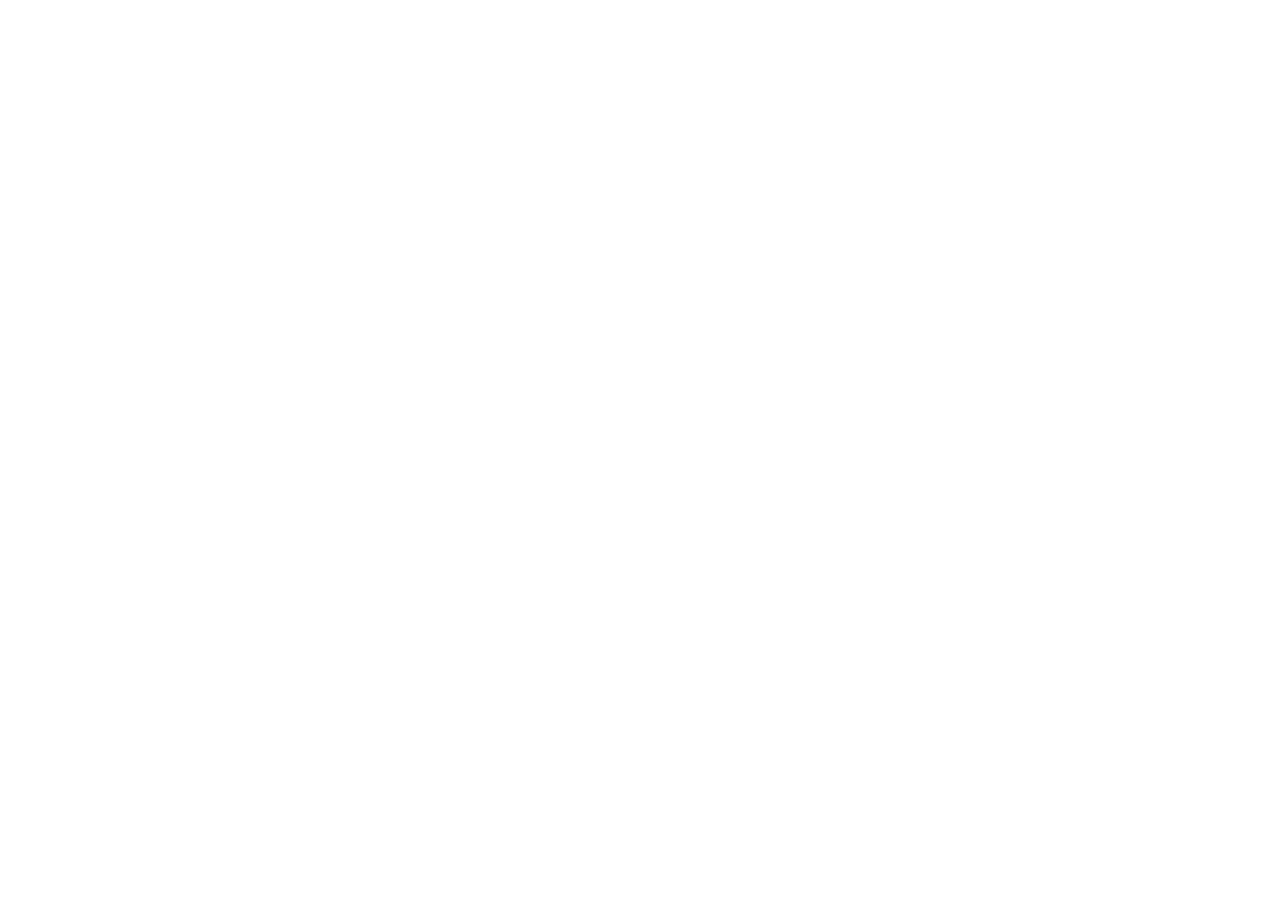
==== index.html @ 8341713f "criacao do esqueleto" ====
<!DOCTYPE html>
<html lang="en">

<head>
    <meta charset="UTF-8">
    <meta http-equiv="X-UA-Compatible" content="IE=edge">
    <meta name="viewport" content="width=device-width, initial-scale=1.0">
    <title>Document</title>
</head>

<body>
    <header>

    </header>
    <main>
        <section class="home">

        </section>

        <section class="sobre-nos">

        </section>
        <section class="comunidade">

        </section>


    </main>
    <footer>


    </footer>

</body>

</html>
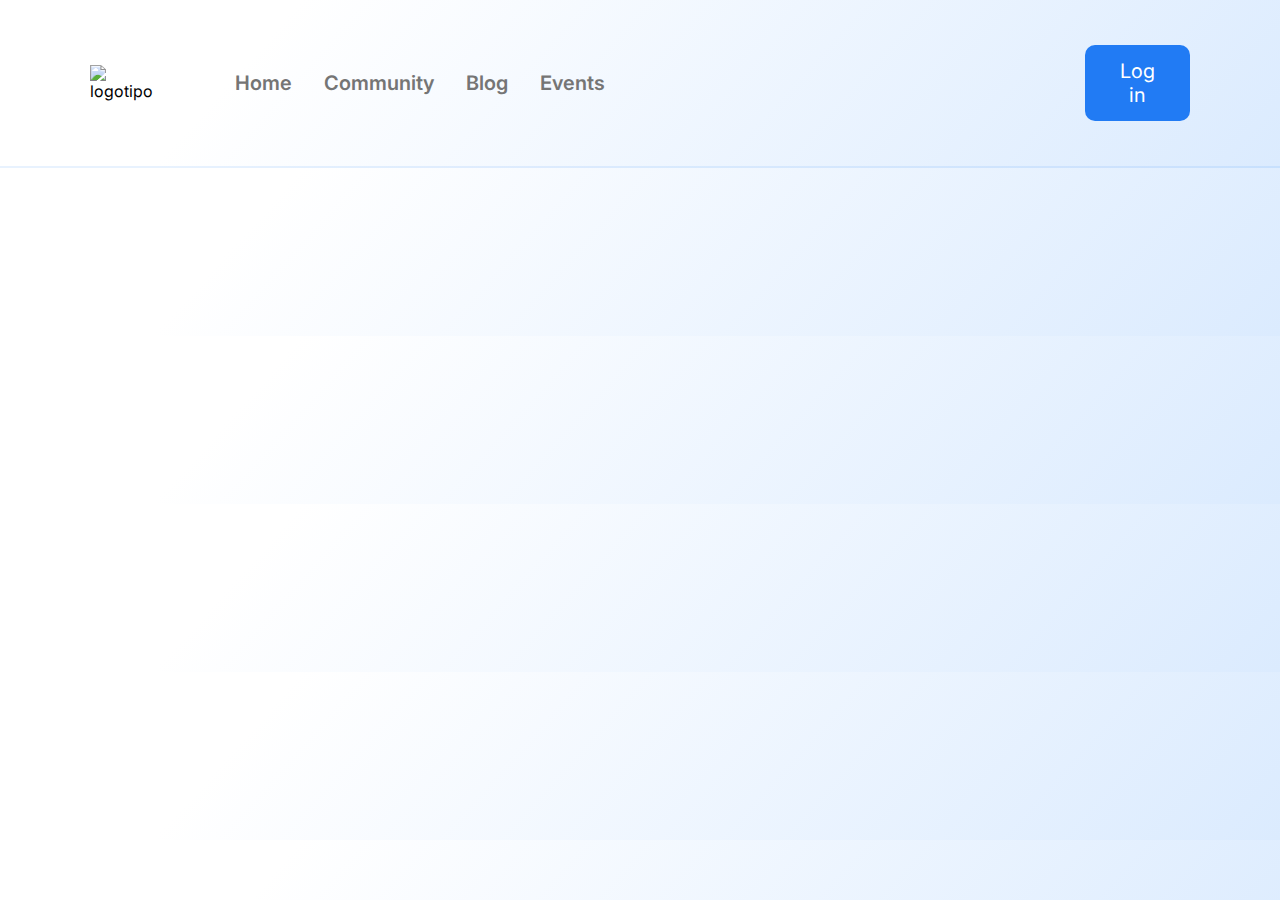
==== commit be1b45fe: "home-update" ====
--- a/index.html
+++ b/index.html
@@ -5,15 +5,30 @@
     <meta charset="UTF-8">
     <meta http-equiv="X-UA-Compatible" content="IE=edge">
     <meta name="viewport" content="width=device-width, initial-scale=1.0">
-    <title>Document</title>
+    <title>trabaho1</title>
+    <link rel="stylesheet" href="styles.css">
 </head>
 
 <body>
     <header>
-
+        <div class="imagen">
+            <img class="img" src="logo.png" alt="logotipo">
+        </div>
+        <div class="texto">
+            <h1 class="t" >Home</h1>
+            <h1 class="t">Community</h1>
+            <h1 class="t">Blog</h1>
+            <h1 class="t">Events</h1>
+        </div>
+        <div class="botao">
+            <button class="botaologin">Log in</button>  
+        </div>
     </header>
     <main>
         <section class="home">
+            <div>
+
+            </div>
 
         </section>
 
--- a/styles.css
+++ b/styles.css
@@ -0,0 +1,69 @@
+/*homepage--------------*/
+@import url('https://fonts.googleapis.com/css2?family=Inter:wght@100;200;300;400;500;600;700;800;900&display=swap');
+
+*{
+    margin: 0px;
+    padding: 0px;
+}
+
+body{
+    background: linear-gradient(311.76deg, #D4E7FE -15.24%, #FFFFFF 78.85%);
+}
+
+header{
+  margin: 5vh 10vh;
+  display: flex;
+  flex-direction: row;
+  align-items: center;
+  gap: 32px;
+  
+}
+
+header{
+  font-family: 'Inter',sans-serif;
+}
+
+header h1{
+  font-weight: 600;
+  font-size: 20px;
+}
+
+.texto{
+  display: flex;
+  flex-direction: row;
+  gap: 32px;
+  margin-right: 35vw;
+  color: #757575;
+  font-size: 10px;
+}
+
+.t:hover{
+  color: black;
+  font-weight: bold;
+}
+
+.botaologin{
+  border-radius: 10px;
+  font-family: 'Inter';
+  color: #ffffff;
+  font-size: 20px;
+  background: #217BF4;
+  padding: 14px 35px 14px 35px;
+  text-decoration: none;
+  border: none;
+  }
+  
+  .botaologin:hover {
+    background: #05639e;
+    text-decoration: none;
+  }
+
+  .imagen{
+    margin-right: 50px;
+  }
+
+  .home{
+    opacity: 0.1;
+    border: 1px solid #217BF4;
+  }
+/*********************************/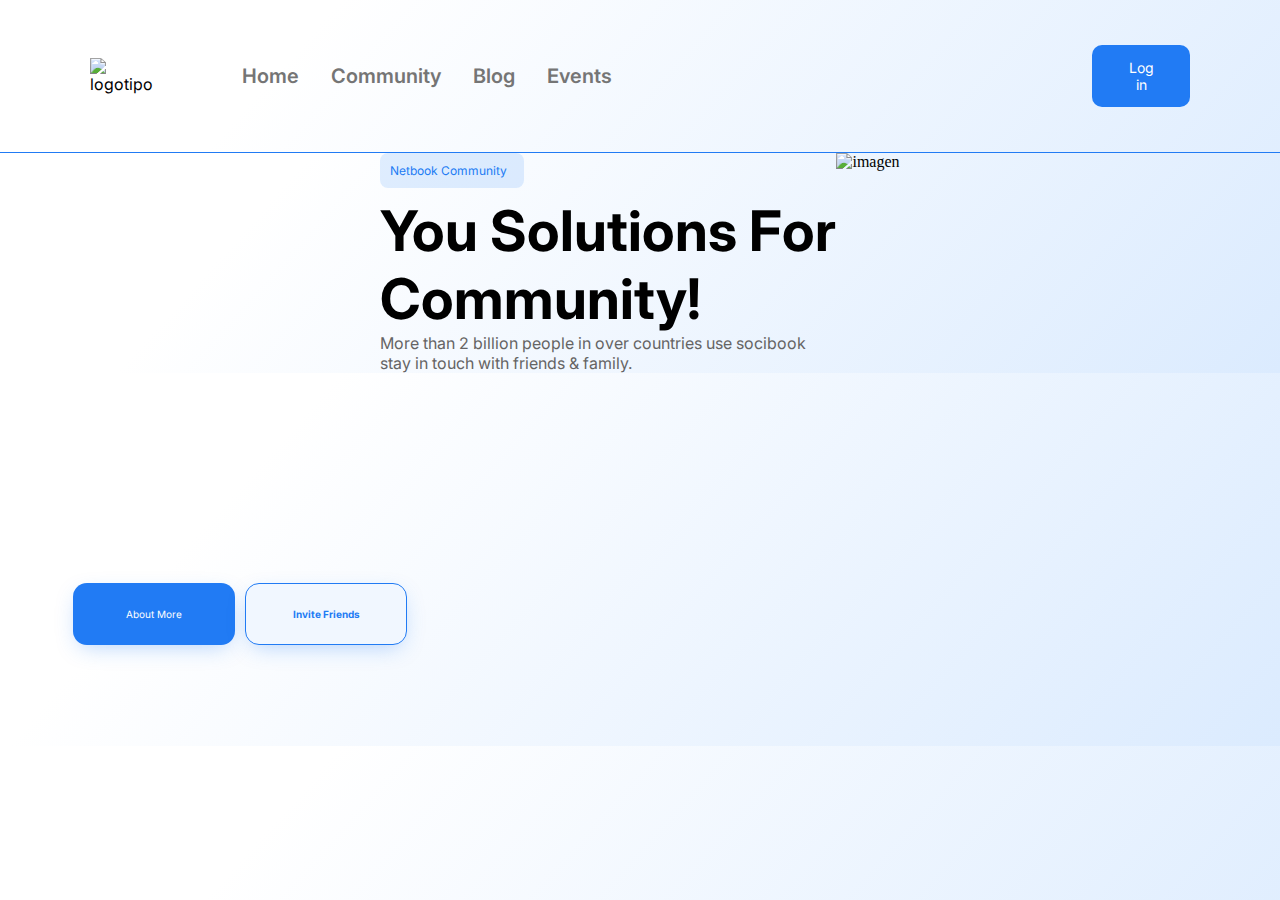
==== commit a98b7200: "terminei as telas Home/Header" ====
--- a/index.html
+++ b/index.html
@@ -14,21 +14,29 @@
         <div class="imagen">
             <img class="img" src="logo.png" alt="logotipo">
         </div>
-        <div class="texto">
+        <div class="header-texto">
             <h1 class="t" >Home</h1>
             <h1 class="t">Community</h1>
             <h1 class="t">Blog</h1>
             <h1 class="t">Events</h1>
         </div>
         <div class="botao">
-            <button class="botaologin">Log in</button>  
+            <button class="botao-login">Log in</button>  
         </div>
     </header>
-    <main>
-        <section class="home">
-            <div>
 
+    <main class="conteudo">
+        <section class="conteudo-home">
+            <div class="main-texto">
+                    <h1 class="ts">Netbook Community</h1>
+                    <h1 class="tp">You Solutions For <br> Community!</h1>
+                    <p class="p">More than 2 billion people in over countries use socibook <br> stay in touch with friends & family.</p>
             </div>
+            <div class="main-botao">
+                <button class="b1">About More</button>
+                <button class="b2">Invite Friends</button>
+            </div>
+                <img src="image.png" alt="imagen">
 
         </section>
 
@@ -38,9 +46,8 @@
         <section class="comunidade">
 
         </section>
+    </main>
 
-
-    </main>
     <footer>
 
 
--- a/styles.css
+++ b/styles.css
@@ -7,7 +7,7 @@
 }
 
 body{
-    background: linear-gradient(311.76deg, #D4E7FE -15.24%, #FFFFFF 78.85%);
+  background: linear-gradient(311.76deg, #D4E7FE -15.24%, #FFFFFF 78.85%);
 }
 
 header{
@@ -15,12 +15,10 @@
   display: flex;
   flex-direction: row;
   align-items: center;
+  font-family: 'Inter',sans-serif;
+  margin-bottom: 5vh;
   gap: 32px;
   
-}
-
-header{
-  font-family: 'Inter',sans-serif;
 }
 
 header h1{
@@ -28,7 +26,7 @@
   font-size: 20px;
 }
 
-.texto{
+.header-texto{
   display: flex;
   flex-direction: row;
   gap: 32px;
@@ -42,11 +40,11 @@
   font-weight: bold;
 }
 
-.botaologin{
+.botao-login{
   border-radius: 10px;
   font-family: 'Inter';
   color: #ffffff;
-  font-size: 20px;
+  font-size: 14px;
   background: #217BF4;
   padding: 14px 35px 14px 35px;
   text-decoration: none;
@@ -62,8 +60,87 @@
     margin-right: 50px;
   }
 
-  .home{
-    opacity: 0.1;
-    border: 1px solid #217BF4;
+  .conteudo{
+  border-top: 1px solid #217BF4;
+  
   }
-/*********************************/+
+  .conteudo-home{
+
+    background: linear-gradient(311.76deg, #D4E7FE -15.24%, #FFFFFF 78.85%);
+    display: flex;
+    justify-content: center;
+  }
+
+  
+
+  .main-texto{
+    display: flex;
+    justify-content: center;
+    flex-direction: column;
+    font-family: "Inter";
+  }
+
+  .tp{
+    font-size: 56px;
+    padding-top: 1vh;
+  }
+
+  .ts{
+    
+    background: #217cf422;
+    width: 124px;
+    padding: 10px;
+
+    color: #217BF4;
+    font-weight: 400;
+    border-radius: 8px;
+    font-size: 12px;
+  }
+
+  .p{
+    color: #656464;
+  }
+
+  .main-botao{
+    display: flex;
+    align-items: flex-end;
+    flex-direction: row;
+    justify-content: flex-start;
+    position: absolute;
+    gap: 10px;
+    padding-top: 430px;
+    padding-right: 800px;
+  }
+
+  .b1{
+    width: 162px;
+    height: 62px;
+    left: 135px;
+    top: 519px;
+    font-family: 'Inter';
+    color: #ffffff;
+    font-size: 10px;
+    background: #217BF4;
+    box-shadow: 0px 7px 22px -6px rgba(33, 123, 244, 0.34);
+    border-radius: 14px;
+    text-decoration: none;
+    border: none;
+  }
+
+  .b2{
+    width: 162px;
+    height: 62px;
+    left: 135px;
+    top: 519px;
+    font-family: 'Inter';
+    color: #217BF4;
+    font-size: 10px;
+    font-weight: bold;
+    background: #f1f7ff;
+    box-shadow: 0px 7px 22px -6px rgba(33, 123, 244, 0.34);
+    border-radius: 14px;
+    text-decoration: none;
+    border:1px solid #217BF4;
+  }
+  /*********************************/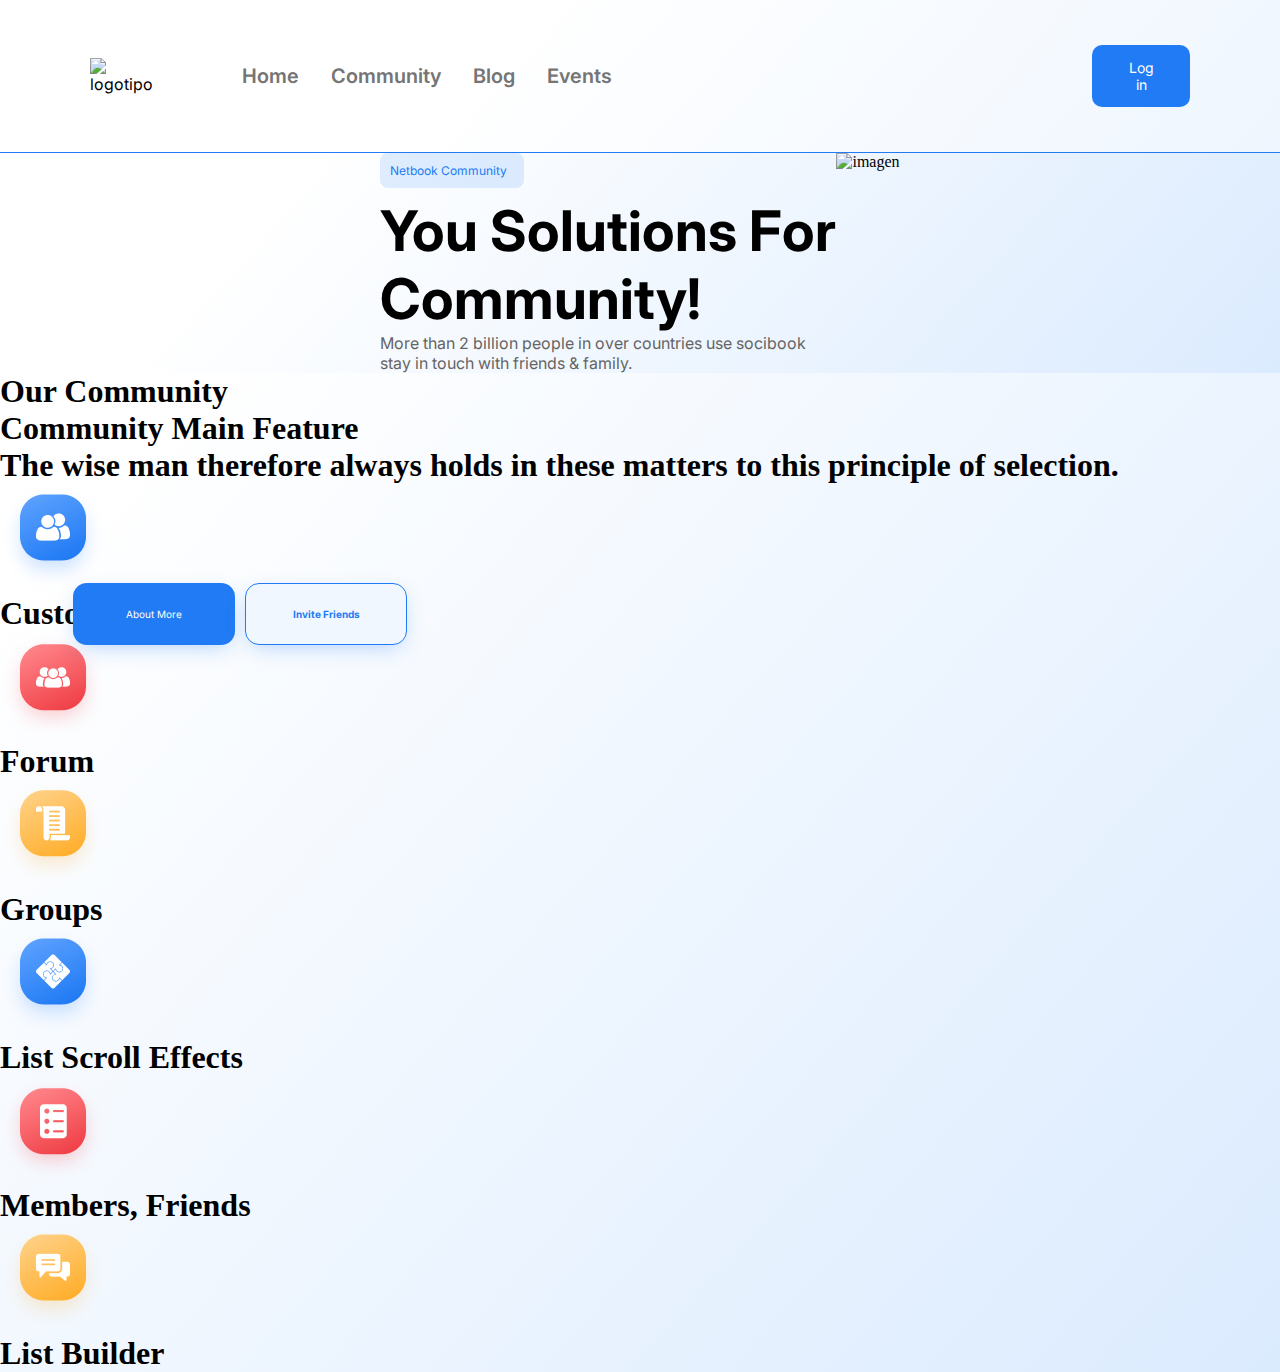
==== commit d3daa88c: "adicione a tela do arthur" ====
--- a/index.html
+++ b/index.html
@@ -1,58 +1,87 @@
 <!DOCTYPE html>
 <html lang="en">
 
-<head>
-    <meta charset="UTF-8">
-    <meta http-equiv="X-UA-Compatible" content="IE=edge">
-    <meta name="viewport" content="width=device-width, initial-scale=1.0">
-    <title>trabaho1</title>
-    <link rel="stylesheet" href="styles.css">
-</head>
+    <head>
+        <meta charset="UTF-8">
+        <meta http-equiv="X-UA-Compatible" content="IE=edge">
+        <meta name="viewport" content="width=device-width, initial-scale=1.0">
+        <title>trabaho1</title>
+        <link rel="stylesheet" href="styles.css">
+    </head>
 
-<body>
-    <header>
-        <div class="imagen">
-            <img class="img" src="logo.png" alt="logotipo">
-        </div>
-        <div class="header-texto">
-            <h1 class="t" >Home</h1>
-            <h1 class="t">Community</h1>
-            <h1 class="t">Blog</h1>
-            <h1 class="t">Events</h1>
-        </div>
-        <div class="botao">
-            <button class="botao-login">Log in</button>  
-        </div>
-    </header>
+    <body>
+        <header>
+            <div class="imagen">
+                <img class="img" src="logo.png" alt="logotipo">
+            </div>
+            <div class="header-texto">
+                <h1 class="t">Home</h1>
+                <h1 class="t">Community</h1>
+                <h1 class="t">Blog</h1>
+                <h1 class="t">Events</h1>
+            </div>
+            <div class="botao">
+                <button class="botao-login">Log in</button>
+            </div>
+        </header>
 
-    <main class="conteudo">
-        <section class="conteudo-home">
-            <div class="main-texto">
+        <main class="conteudo">
+            <section class="conteudo-home">
+                <div class="main-texto">
                     <h1 class="ts">Netbook Community</h1>
                     <h1 class="tp">You Solutions For <br> Community!</h1>
-                    <p class="p">More than 2 billion people in over countries use socibook <br> stay in touch with friends & family.</p>
-            </div>
-            <div class="main-botao">
-                <button class="b1">About More</button>
-                <button class="b2">Invite Friends</button>
-            </div>
+                    <p class="p">More than 2 billion people in over countries
+                        use socibook <br> stay in touch with friends & family.</p>
+                </div>
+                <div class="main-botao">
+                    <button class="b1">About More</button>
+                    <button class="b2">Invite Friends</button>
+                </div>
                 <img src="image.png" alt="imagen">
 
-        </section>
+            </section>
 
-        <section class="sobre-nos">
+            <section class="sobre-nos">
 
-        </section>
-        <section class="comunidade">
+            </section>
+            <section class="comunidade">
+                <div class="comunidade-texto">
+                    <h1>Our Community</h1>
+                    <h1>Community Main Feature</h1>
+                    <h1>The wise man therefore always holds in these matters to this principle of selection.</h1>
+                </div>
+                <div quadro1>
+                    <img src="icone1.png" alt="imagen">
+                    <h1>Custom Module</h1>
+                </div>
+                <div>
+                    <img src="icone2.png" alt="imagen">
+                    <h1>Forum</h1>
+                </div>
+                <div>
+                    <img src="icone3.png" alt="imagen">
+                    <h1>Groups</h1>
+                </div>
+                <div>
+                    <img src="icone4.png" alt="imagen">
+                    <h1>List Scroll Effects</h1>
+                </div>
+                <div>
+                    <img src="icone5.png" alt="imagen">
+                    <h1>Members, Friends</h1>
+                </div>
+                <div>
+                    <img src="icone6.png" alt="imagen">
+                    <h1>List Builder</h1>
+                </div>
+            </section>
+        </main>
 
-        </section>
-    </main>
-
-    <footer>
+        <footer>
 
 
-    </footer>
+        </footer>
 
-</body>
+    </body>
 
 </html>--- a/styles.css
+++ b/styles.css
@@ -143,4 +143,8 @@
     text-decoration: none;
     border:1px solid #217BF4;
   }
-  /*********************************/+  /*********************************/
+
+  /**************COMUNIDADE*******************/
+
+  .icone1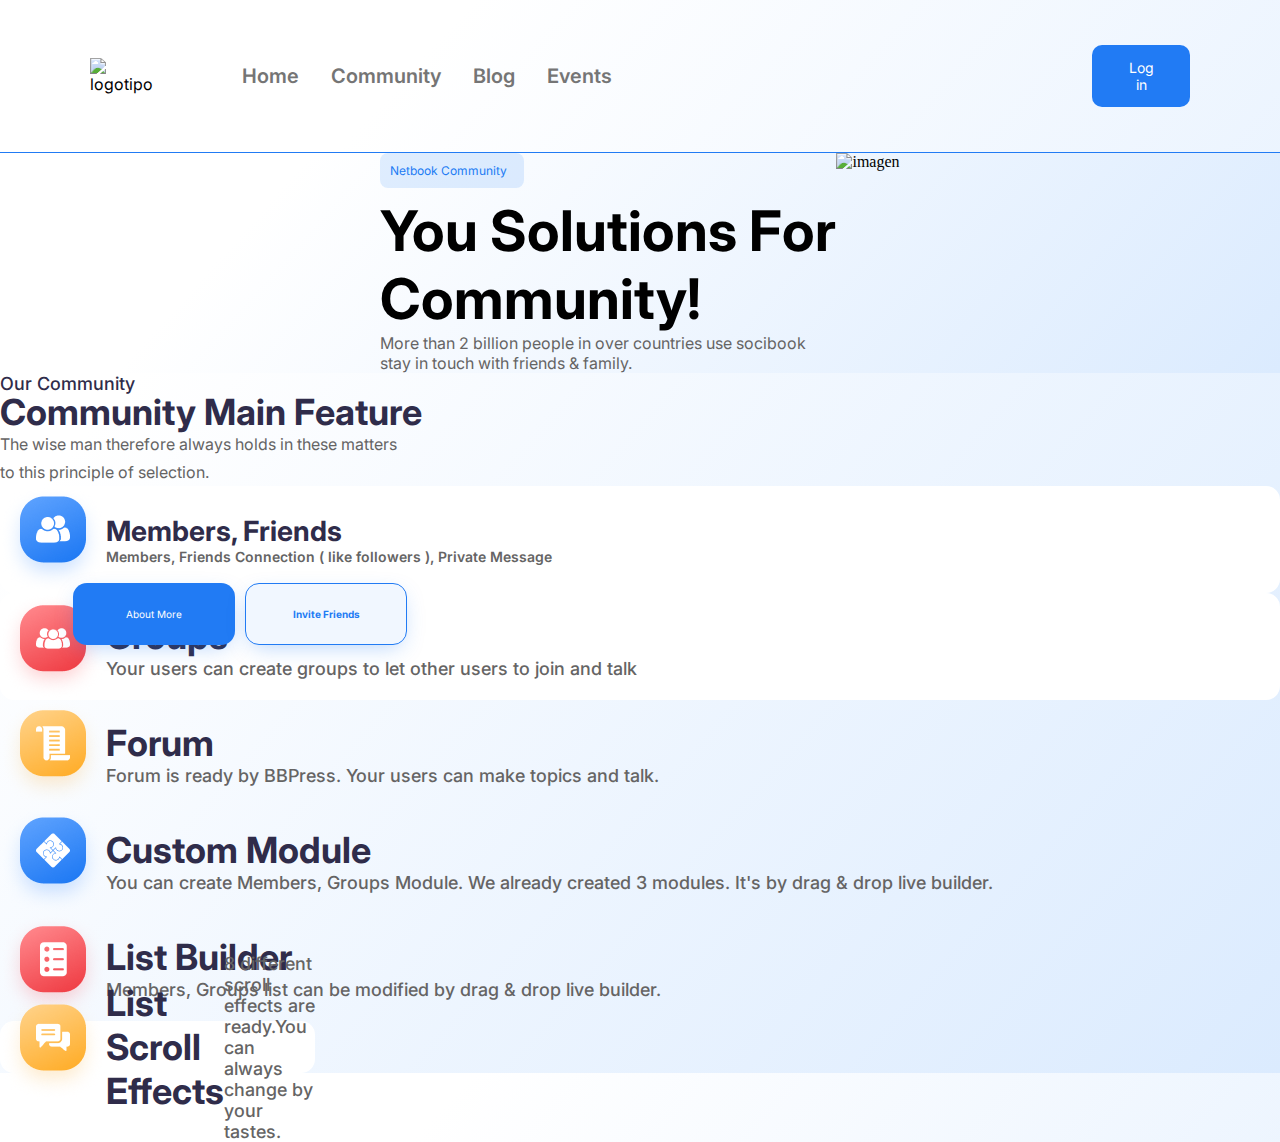
==== commit 9ba77b98: "Merge branch 'trabalho1' of https://github.com/Grupo-14-8BIT/trabalho-1 into trabalho1" ====
--- a/index.html
+++ b/index.html
@@ -46,33 +46,49 @@
             </section>
             <section class="comunidade">
                 <div class="comunidade-texto">
-                    <h1>Our Community</h1>
-                    <h1>Community Main Feature</h1>
-                    <h1>The wise man therefore always holds in these matters to this principle of selection.</h1>
+                    <h1 class="comunidade-texto-1">Our Community</h1>
+                    <h1 class="comunidade-texto-2">Community Main Feature</h1>
+                    <p class="comunidade-texto-3">The wise man therefore always holds in these matters <br> to this principle of selection.</p>
                 </div>
-                <div quadro1>
+                <div class="quadro1">
                     <img src="icone1.png" alt="imagen">
-                    <h1>Custom Module</h1>
+                    <div>
+                        <h1>Members, Friends</h1>
+                        <p>Members, Friends Connection ( like followers ), Private Message</p>
+                    </div>
                 </div>
-                <div>
+                <div class="quadro2">
                     <img src="icone2.png" alt="imagen">
-                    <h1>Forum</h1>
+                    <div>
+                        <h1>Groups</h1>
+                        <p>Your users can create groups to let other users to join and talk</p>
+                    </div>
                 </div>
-                <div>
+                <div class="quadro3">
                     <img src="icone3.png" alt="imagen">
-                    <h1>Groups</h1>
+                    <div>
+                        <h1>Forum</h1>
+                        <p>Forum is ready by BBPress. Your users can make topics and talk.</p>
+                    </div>
                 </div>
-                <div>
+                <div class="quadro4">
                     <img src="icone4.png" alt="imagen">
-                    <h1>List Scroll Effects</h1>
+                    <div>
+                        <h1>Custom Module</h1>
+                        <p>You can create Members, Groups Module. We already created 3 modules. It's by drag & drop live builder.</p>
+                    </div>
                 </div>
-                <div>
+                <div class="quadro5">
                     <img src="icone5.png" alt="imagen">
-                    <h1>Members, Friends</h1>
+                    <div>
+                        <h1>List Builder</h1>
+                        <p>Members, Groups list can be modified by drag & drop live builder.</p>
+                    </div>
                 </div>
-                <div>
+                <div class="quadro6">
                     <img src="icone6.png" alt="imagen">
-                    <h1>List Builder</h1>
+                        <h1>List Scroll Effects</h1>
+                        <p>8 different scroll effects are ready.You can always change by your tastes.</p>
                 </div>
             </section>
         </main>
--- a/styles.css
+++ b/styles.css
@@ -146,5 +146,104 @@
   /*********************************/
 
   /**************COMUNIDADE*******************/
-
-  .icone1+.comunidade-texto{
+
+}
+  .comunidade h1{
+    color:  #2F2C4A;
+  }
+
+  .comunidade p{
+    color:  #656464;
+  }
+
+  .comunidade-texto-1{
+    align-items: center;
+    font-family: 'Inter';
+    font-style: normal;
+    font-weight: 500;
+    font-size: 18px;
+  }
+
+  .comunidade-texto-2{
+    font-family: 'Inter';
+    font-style: normal;
+    font-weight: 700;
+    font-size: 36px;
+    line-height: 36px;
+  }
+
+  .comunidade-texto-3{
+    font-family: 'Inter';
+    font-style: normal;
+    font-weight: 400;
+    font-size: 16px;
+    line-height: 28px;
+  }
+
+  .quadro1{
+    display: flex;
+    align-items: center;
+    font-family: 'Inter';
+    font-style: normal;
+    font-weight: 600;
+    font-size: 14px;
+
+    background: #FFFFFF;
+    border-radius: 14px;
+  }
+
+  .quadro2{
+    display: flex;
+    align-items: center;
+    font-family: 'Inter';
+    font-style: normal;
+    font-weight: 500;
+    font-size: 18px;
+    
+    background: #FFFFFF;
+    border-radius: 14px;
+  }
+
+  .quadro3{
+    display: flex;
+    align-items: center;
+    font-family: 'Inter';
+    font-style: normal;
+    font-weight: 500;
+    font-size: 18px;  
+  }
+
+  .quadro4{
+    display: flex;
+    align-items: center;
+    font-family: 'Inter';
+    font-style: normal;
+    font-weight: 500;
+    font-size: 18px;  
+  }
+
+  .quadro5{
+    display: flex;
+    align-items: center;
+    font-family: 'Inter';
+    font-style: normal;
+    font-weight: 500;
+    font-size: 18px;  
+  }
+
+  .quadro6{
+    display: flex;
+    align-items: center;
+    font-family: 'Inter';
+    font-style: normal;
+    font-weight: 500;
+    font-size: 18px; 
+    
+    width: 315px;
+height: 52px;
+left: 884px;
+top: 800px;
+background: #FFFFFF;
+border-radius: 14px;
+  }
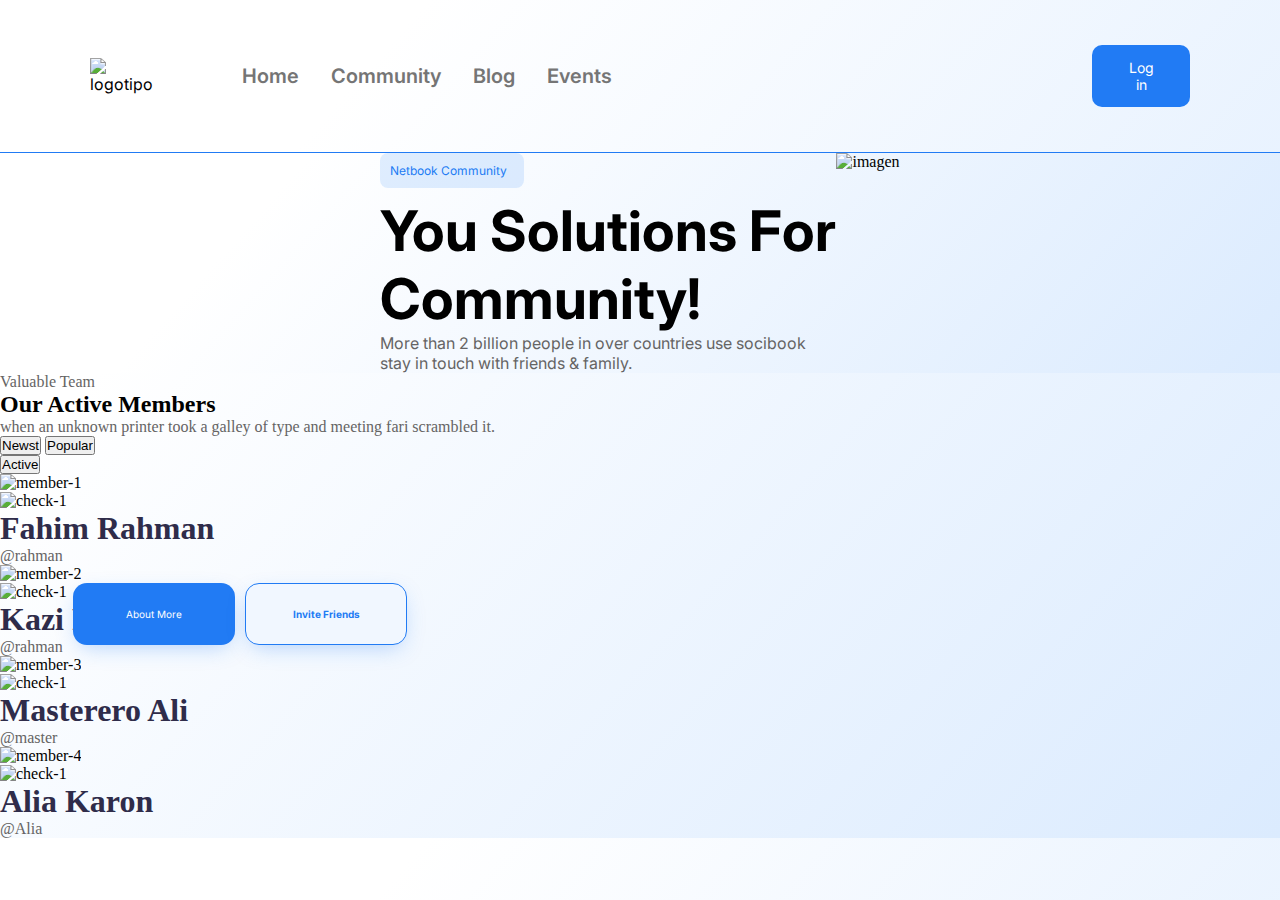
==== commit 33945e72: "qwqew" ====
--- a/index.html
+++ b/index.html
@@ -43,59 +43,157 @@
 
             <section class="sobre-nos">
 
+        </section>
+        <section class="comunidade">
+
+            <div class="valuable-Team">
+                <p>Valuable Team</p>
+            </div>
+
+            <div class="Our-Active-Members">
+                <h2>Our Active Members</h2>
+            </div>
+
+            <div class="paragraph">
+                <p>when an unknown printer took a galley of type and meeting fari scrambled it.</p>
+            </div>
+
+
+                <div class="buttons"></div>
+
+                    <button class="newst">Newst</button>
+                    <button class="popular">Popular</button>
+                
+                    <div class="backs">
+                        <button class="active">Active</button>
+                    </div>
+
+                </div>
+
+            <div class="members-id">
+
+                <!--_________________________________FAHIM__________________________________________________-->
+
+                <div class="f-back">
+
+                    <div class="f-ring">
+                
+                        <div class="f-circle">
+                        
+                            <img class="img" src="fahim-cropped-removebg.png" alt="member-1">
+                        
+                            <div class="f-check"><img class="fa-check" src="checks.png" alt="check-1"></div>
+
+                                <div class="fahim">
+                        
+                                    <h1>Fahim Rahman</h2>
+                                    <p>@rahman</p>
+                    
+                                </div>
+                    
+                            </div>
+                        
+                        </div>
+
+                    </div>
+
+                </div>
+
+                <!--___________________________________________KAZI______________________________________________-->
+            
+                <div class="k-back">
+
+                    <div class="k-ring">
+                
+                        <div class="k-circle">
+                        
+                            <img class="img" src="kazi-cropped-removebg.png" alt="member-2">
+                        
+                            <div class="k-check"><img class="ka-check" src="checks.png" alt="check-1"></div>
+
+                                <div class="kazi">
+                        
+                                    <h1>Kazi Rahman</h1>
+                                    <p>@rahman</p>
+                    
+                                </div>
+                    
+                            </div>
+                        
+                        </div>
+
+                    </div>
+
+                </div>
+
+                <!--___________________________________________MASTERERO______________________________________________-->
+                
+                <div class="m-back">
+
+                    <div class="m-ring">
+                
+                        <div class="m-circle">
+                        
+                            <img class="img" src="masterero-cropped-removebg.png" alt="member-3">
+                        
+                            <div class="m-check"><img class="ma-check" src="checks.png" alt="check-1"></div>
+
+                                <div class="masterero">
+                        
+                                    <h1>Masterero Ali</h1>
+                                    <p>@master</p>
+                    
+                                </div>
+                    
+                            </div>
+                        
+                        </div>
+
+                    </div>
+
+                </div>
+
+                <!--___________________________________________ALIA______________________________________________-->
+
+                <div class="a-back">
+
+                    <div class="a-ring">
+                
+                        <div class="a-circle">
+                        
+                            <img class="img" src="alia-cropped-removebg.png" alt="member-4">
+                        
+                            <div class="a-check"><img class="aa-check" src="checks.png" alt="check-1"></div>
+
+                                <div class="alia">
+                        
+                                    <h1>Alia Karon</h1>
+                                    <p>@Alia</p>
+                    
+                                </div>
+                    
+                            </div>
+                        
+                        </div>
+
+                    </div>
+
+                </div>
+
+            </div>
+
+        </section>
+    </main>
             </section>
-            <section class="comunidade">
-                <div class="comunidade-texto">
-                    <h1 class="comunidade-texto-1">Our Community</h1>
-                    <h1 class="comunidade-texto-2">Community Main Feature</h1>
-                    <p class="comunidade-texto-3">The wise man therefore always holds in these matters <br> to this principle of selection.</p>
-                </div>
-                <div class="quadro1">
-                    <img src="icone1.png" alt="imagen">
-                    <div>
-                        <h1>Members, Friends</h1>
-                        <p>Members, Friends Connection ( like followers ), Private Message</p>
-                    </div>
-                </div>
-                <div class="quadro2">
-                    <img src="icone2.png" alt="imagen">
-                    <div>
-                        <h1>Groups</h1>
-                        <p>Your users can create groups to let other users to join and talk</p>
-                    </div>
-                </div>
-                <div class="quadro3">
-                    <img src="icone3.png" alt="imagen">
-                    <div>
-                        <h1>Forum</h1>
-                        <p>Forum is ready by BBPress. Your users can make topics and talk.</p>
-                    </div>
-                </div>
-                <div class="quadro4">
-                    <img src="icone4.png" alt="imagen">
-                    <div>
-                        <h1>Custom Module</h1>
-                        <p>You can create Members, Groups Module. We already created 3 modules. It's by drag & drop live builder.</p>
-                    </div>
-                </div>
-                <div class="quadro5">
-                    <img src="icone5.png" alt="imagen">
-                    <div>
-                        <h1>List Builder</h1>
-                        <p>Members, Groups list can be modified by drag & drop live builder.</p>
-                    </div>
-                </div>
-                <div class="quadro6">
-                    <img src="icone6.png" alt="imagen">
-                        <h1>List Scroll Effects</h1>
-                        <p>8 different scroll effects are ready.You can always change by your tastes.</p>
-                </div>
-            </section>
+            
         </main>
 
+    <footer>
+
         <footer>
 
 
+
         </footer>
 
     </body>
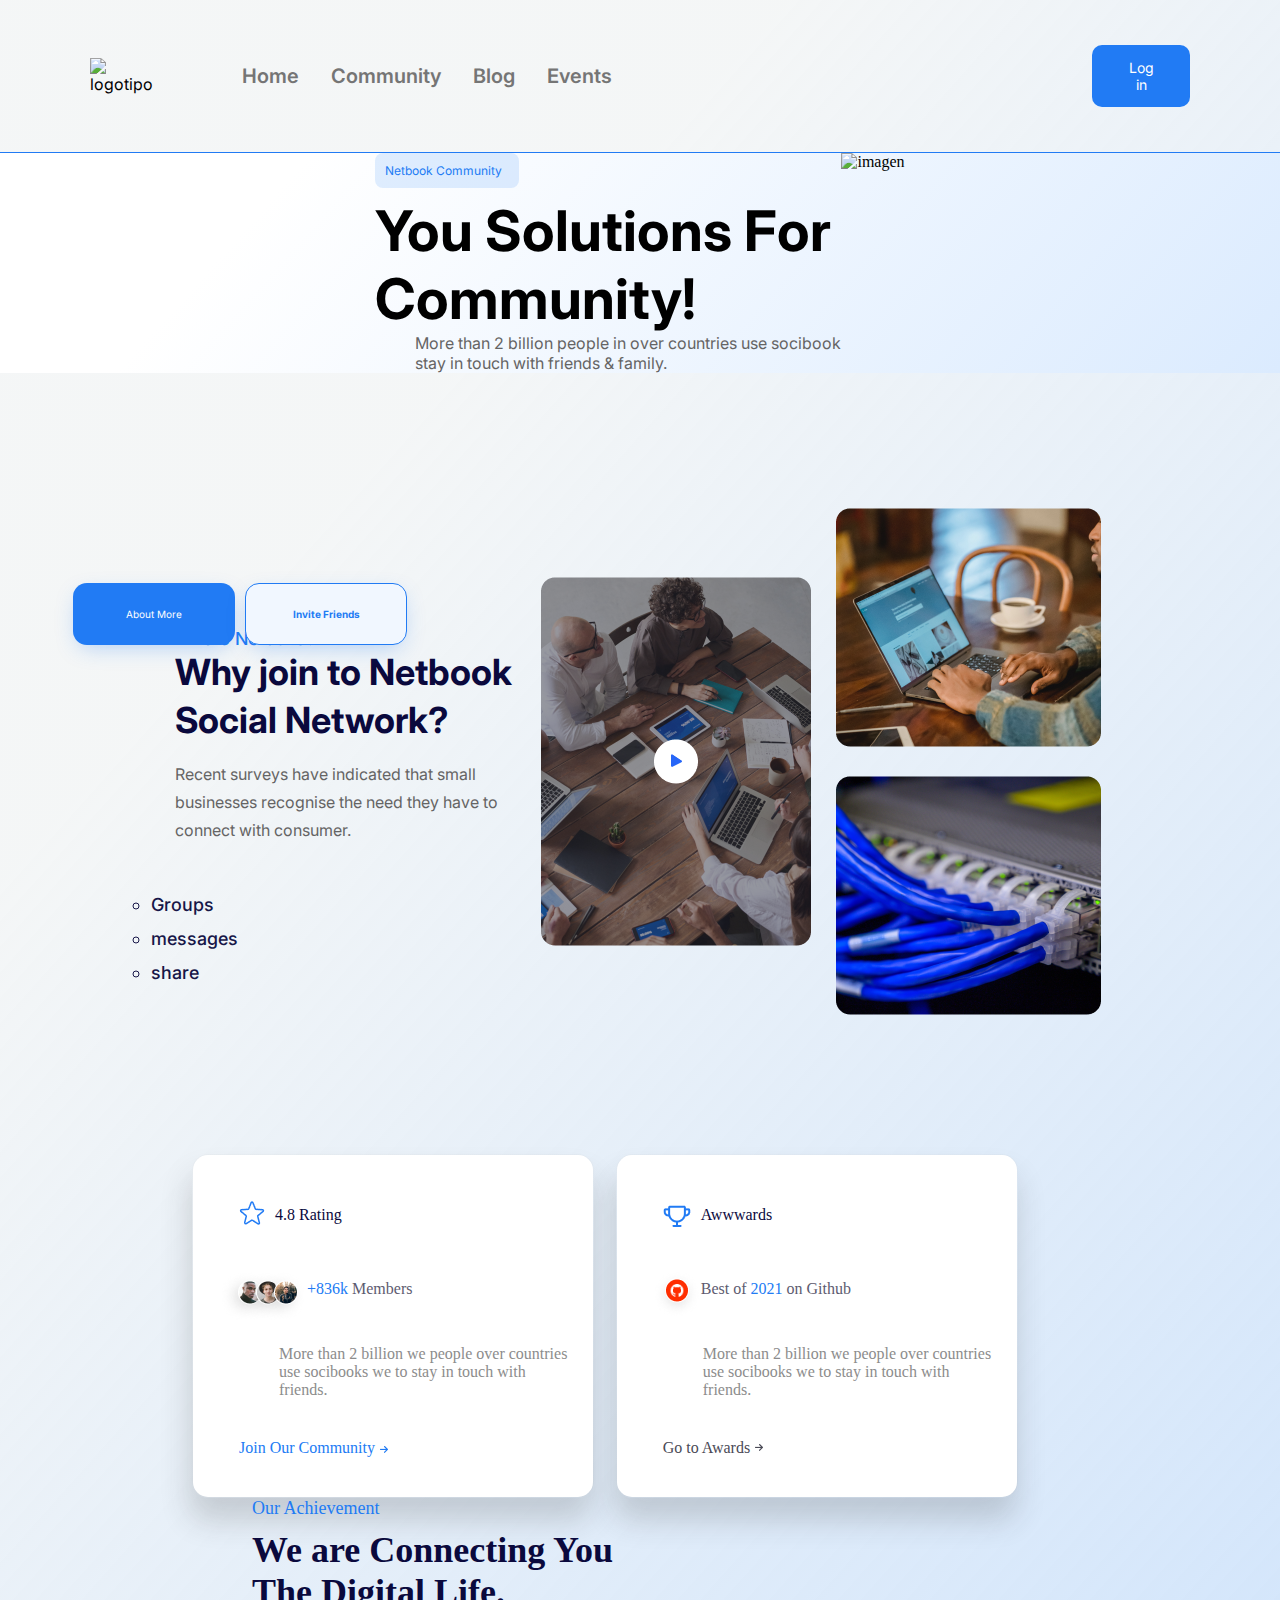
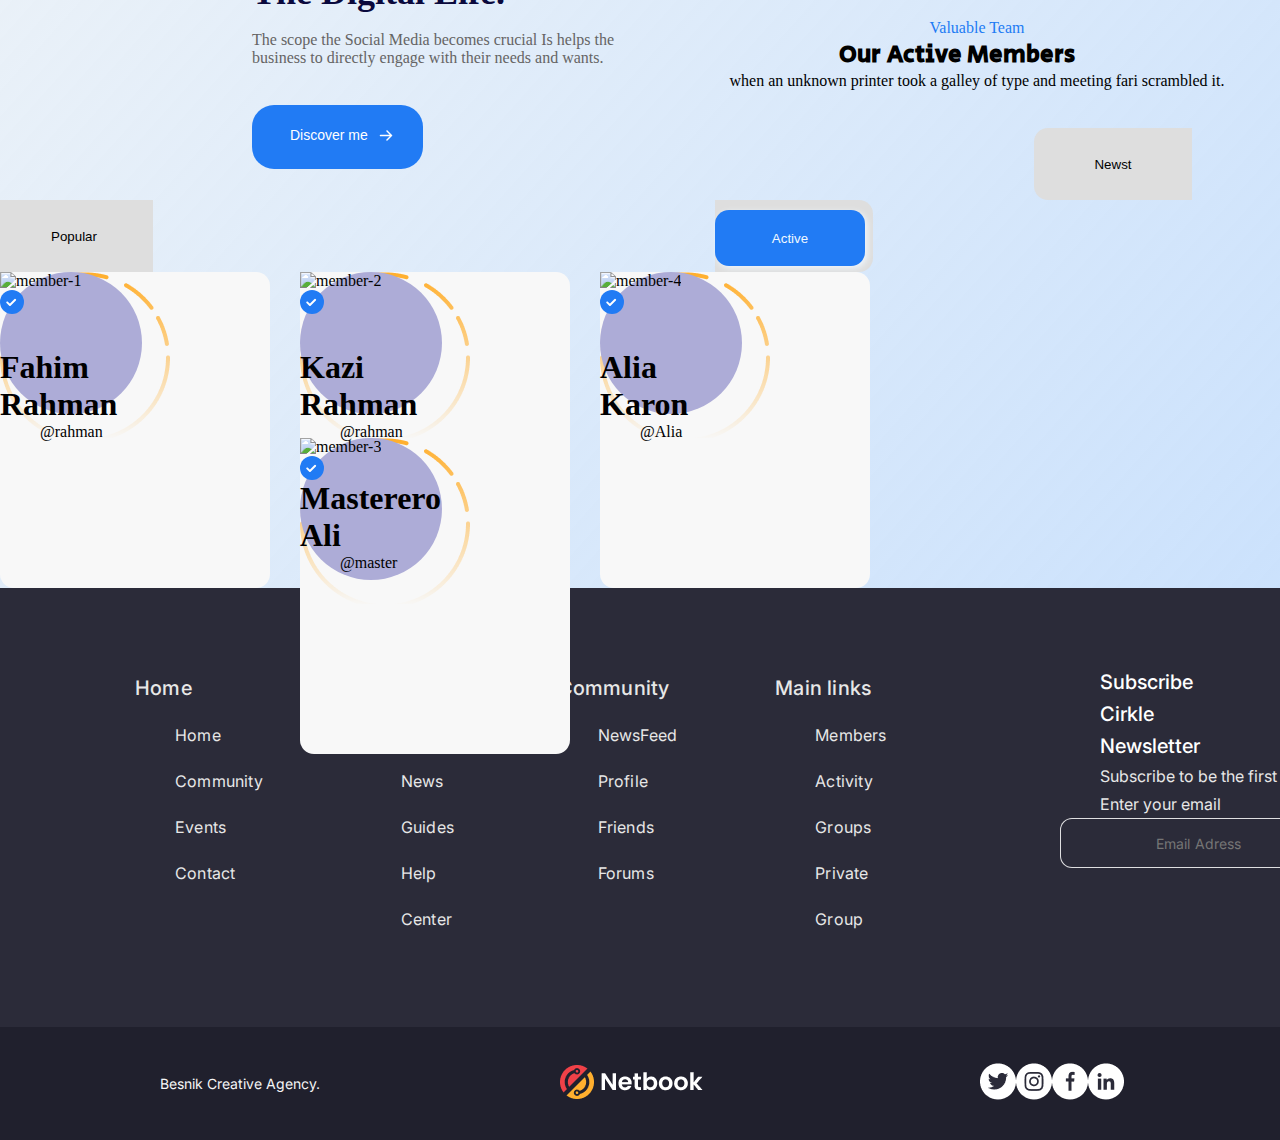
==== commit 0d0c89e3: "mundando o path" ====
--- a/index.html
+++ b/index.html
@@ -1,201 +1,409 @@
 <!DOCTYPE html>
 <html lang="en">
 
-    <head>
-        <meta charset="UTF-8">
-        <meta http-equiv="X-UA-Compatible" content="IE=edge">
-        <meta name="viewport" content="width=device-width, initial-scale=1.0">
-        <title>trabaho1</title>
-        <link rel="stylesheet" href="styles.css">
-    </head>
-
-    <body>
-        <header>
-            <div class="imagen">
-                <img class="img" src="logo.png" alt="logotipo">
-            </div>
-            <div class="header-texto">
-                <h1 class="t">Home</h1>
-                <h1 class="t">Community</h1>
-                <h1 class="t">Blog</h1>
-                <h1 class="t">Events</h1>
-            </div>
-            <div class="botao">
-                <button class="botao-login">Log in</button>
-            </div>
-        </header>
-
-        <main class="conteudo">
-            <section class="conteudo-home">
-                <div class="main-texto">
-                    <h1 class="ts">Netbook Community</h1>
-                    <h1 class="tp">You Solutions For <br> Community!</h1>
-                    <p class="p">More than 2 billion people in over countries
-                        use socibook <br> stay in touch with friends & family.</p>
-                </div>
-                <div class="main-botao">
-                    <button class="b1">About More</button>
-                    <button class="b2">Invite Friends</button>
-                </div>
-                <img src="image.png" alt="imagen">
-
-            </section>
-
-            <section class="sobre-nos">
+<head>
+    <meta charset="UTF-8">
+    <meta http-equiv="X-UA-Compatible" content="IE=edge">
+    <meta name="viewport" content="width=device-width, initial-scale=1.0">
+    <title>trabaho1</title>
+    <link rel="stylesheet" href="styles.css">
+</head>
+
+<body>
+    <header>
+        <div class="imagen">
+            <img class="img" src="logo.png" alt="logotipo">
+        </div>
+        <div class="header-texto">
+            <h1 class="t">Home</h1>
+            <h1 class="t">Community</h1>
+            <h1 class="t">Blog</h1>
+            <h1 class="t">Events</h1>
+        </div>
+        <div class="botao">
+            <button class="botao-login">Log in</button>
+        </div>
+    </header>
+    <main class="conteudo">
+
+        <!--////////////////////////HOME///////////////////////////////////////////////////-->
+
+
+        <section class="conteudo-home">
+            <div class="main-texto">
+                <h1 class="ts">Netbook Community</h1>
+                <h1 class="tp">You Solutions For <br> Community!</h1>
+                <p class="p">More than 2 billion people in over countries use socibook <br> stay in touch with friends & family.</p>
+            </div>
+            <div class="main-botao">
+                <button class="b1">About More</button>
+                <button class="b2">Invite Friends</button>
+            </div>
+            <img src="image.png" alt="imagen">
 
         </section>
-        <section class="comunidade">
-
-            <div class="valuable-Team">
-                <p>Valuable Team</p>
-            </div>
-
-            <div class="Our-Active-Members">
-                <h2>Our Active Members</h2>
-            </div>
-
-            <div class="paragraph">
-                <p>when an unknown printer took a galley of type and meeting fari scrambled it.</p>
-            </div>
+
+
+        <!--////////////////////////SOBRE-NOS///////////////////////////////////////////////////-->
+
+        <section class="sobre-nos">
+            <div class="conteudo-escrito">
+                <div class="cont1">
+                    <p>Whats Netboks?</p>
+                </div>
+                <div class="cont2">
+                    <p>Why join to Netbook Social Network?</p>
+                </div>
+                <div class="cont3">
+                    <p>Recent surveys have indicated that small businesses recognise the need they have to connect with consumer.
+                    </p>
+                </div>
+                <div class="sobre-nos-lista">
+                    <ul>
+                        <li>Groups</li>
+                        <li>messages</li>
+                        <li>share</li>
+                    </ul>
+                </div>
+
+            </div>
+            <div class="conteudo-imagens">
+                <div>
+                    <img class="img" src="img1.png" alt="imagem 1">
+                </div>
+
+                <div class="conteudo-imagem-2">
+                    <div>
+                        <img class="img" src="img2.png" alt="imagem 2">
+                    </div>
+                    <div>
+                        <img class="img" src="img3.png" alt="imagem 3">
+                    </div>
+
+                </div>
+
+            </div>
+
+
+
+        </section>
+        <section name="avaliacoes">
+            <div class="row">
+                <div class="card">
+                    <div class="card_linha1">
+                        <div class="img_linha1"> <img src="Vector.png" /></div>
+                        <div class="txt_linha1">
+                            <span>
+								4.8 Rating
+							</span>
+                        </div>
+                    </div>
+                    <div class="card_linha2">
+                        <div class="img_linha2_pessoas">
+                            <img src="people.png" />
+                        </div>
+                        <div class="txt_linha2">
+                            <span class="cor_azul">+836k</span>
+                            <span>Members</span>
+                        </div>
+                    </div>
+                    <div class="card_linha3">
+                        <p>
+                            More than 2 billion we people over countries use socibooks we to stay in touch with friends.
+                        </p>
+                    </div>
+                    <div class="card_linha4">
+                        <span class="cor_azul">
+							Join Our Community
+						</span>
+                        <img src="../ArrowRight.png" />
+                    </div>
+                </div>
+
+
+                <div class="card">
+                    <div class="card_linha1">
+                        <div class="img_linha1"> <img src="Trophy.png" /></div>
+                        <div class="txt_linha1">
+                            <span>
+								Awwwards
+							</span>
+                        </div>
+                    </div>
+                    <div class="card_linha2">
+                        <div class="img_linha2">
+                            <img src="hub.png" />
+                        </div>
+                        <div class="txt_linha2">
+                            <span>
+								Best of <span class="cor_azul">2021</span> on Github
+                            </span>
+                        </div>
+                    </div>
+                    <div class="card_linha3">
+                        <p>
+                            More than 2 billion we people over countries use socibooks we to stay in touch with friends.
+                        </p>
+                    </div>
+                    <div class="card_linha4">
+                        <span>
+							Go to Awards
+						</span>
+                        <img src="Arrowblack.png" />
+                    </div>
+                </div>
+
+                <div class="conquista">
+                    <div class="cor_azul achievement">
+                        Our Achievement
+                    </div>
+                    <div class="conect">
+                        We are Connecting You The Digital Life.
+
+                    </div>
+                    <div class="resumo_membros">
+                        The scope the Social Media becomes crucial Is helps the business to directly engage with their needs and wants.
+                    </div>
+                    <div>
+                        <button class="botao"> Discover me <div class="img_botao"><img src="Arrowwhite.png"/></div></button>
+                    </div>
+                </div>
+            </div>
+        </section>
+        <!--//////////////////////COMUNIDADE//////////////////////////////////////////////////-->
+
+
+
+        <!--//////////////////////MEMBROS////////////////////////////////////////////////////-->
+
+
+        <section class="MEMBROS">
+            <div class="alinhamento">
+
+                <div class="valuable-Team">
+                    <p>Valuable Team</p>
+                </div>
+
+                <div class="Our-Active-Members">
+                    <h2>Our Active Members</h2>
+                </div>
+
+                <div class="paragraph">
+                    <p>when an unknown printer took a galley of type and meeting fari scrambled it.</p>
+                </div>
 
 
                 <div class="buttons"></div>
 
-                    <button class="newst">Newst</button>
-                    <button class="popular">Popular</button>
-                
-                    <div class="backs">
-                        <button class="active">Active</button>
-                    </div>
-
-                </div>
-
-            <div class="members-id">
-
-                <!--_________________________________FAHIM__________________________________________________-->
-
-                <div class="f-back">
-
-                    <div class="f-ring">
-                
-                        <div class="f-circle">
-                        
-                            <img class="img" src="fahim-cropped-removebg.png" alt="member-1">
-                        
-                            <div class="f-check"><img class="fa-check" src="checks.png" alt="check-1"></div>
+                <button class="newst">Newst</button>
+                <button class="popular">Popular</button>
+
+                <div class="backs">
+                    <button class="active">Active</button>
+                </div>
+
+
+
+                <div class="members-id">
+
+                    <!--_________________________________FAHIM__________________________________________________-->
+
+                    <div class="f-back">
+
+                        <div class="f-ring">
+
+                            <div class="f-circle">
+
+                                <img class="img" src="fahim-cropped-removebg.png" alt="member-1">
+
+                                <div class="f-check"><img class="fa-check" src="checks.png" alt="check-1"></div>
 
                                 <div class="fahim">
-                        
+
                                     <h1>Fahim Rahman</h2>
-                                    <p>@rahman</p>
-                    
+                                        <p>@rahman</p>
+
                                 </div>
-                    
+
                             </div>
-                        
-                        </div>
-
-                    </div>
-
-                </div>
-
-                <!--___________________________________________KAZI______________________________________________-->
-            
-                <div class="k-back">
-
-                    <div class="k-ring">
-                
-                        <div class="k-circle">
-                        
-                            <img class="img" src="kazi-cropped-removebg.png" alt="member-2">
-                        
-                            <div class="k-check"><img class="ka-check" src="checks.png" alt="check-1"></div>
-
-                                <div class="kazi">
-                        
+
+                        </div>
+
+                    </div>
+
+
+
+                    <!--___________________________________________KAZI______________________________________________-->
+
+                    <div class="k-back">
+
+                        <div class="k-ring">
+
+                            <div class="k-circle">
+
+                                <img class="img" src="kazi-cropped-removebg.png " alt=" member-2 ">
+
+                                <div class="k-check "><img class="ka-check " src="checks.png " alt="check-1 "></div>
+
+                                <div class="kazi ">
+
                                     <h1>Kazi Rahman</h1>
                                     <p>@rahman</p>
-                    
+
                                 </div>
-                    
+
                             </div>
-                        
-                        </div>
-
-                    </div>
-
-                </div>
-
-                <!--___________________________________________MASTERERO______________________________________________-->
-                
-                <div class="m-back">
-
-                    <div class="m-ring">
-                
-                        <div class="m-circle">
-                        
-                            <img class="img" src="masterero-cropped-removebg.png" alt="member-3">
-                        
-                            <div class="m-check"><img class="ma-check" src="checks.png" alt="check-1"></div>
-
-                                <div class="masterero">
-                        
-                                    <h1>Masterero Ali</h1>
-                                    <p>@master</p>
-                    
+
+                        </div>
+
+
+
+
+                        <!--___________________________________________MASTERERO______________________________________________-->
+
+                        <div class="m-back ">
+
+                            <div class="m-ring ">
+
+                                <div class="m-circle ">
+
+                                    <img class="img " src="masterero-cropped-removebg.png " alt="member-3 ">
+
+                                    <div class="m-check "><img class="ma-check " src="checks.png " alt="check-1 "></div>
+
+                                    <div class="masterero ">
+
+                                        <h1>Masterero Ali</h1>
+                                        <p>@master</p>
+
+                                    </div>
+
                                 </div>
-                    
+
                             </div>
-                        
-                        </div>
-
-                    </div>
-
-                </div>
-
-                <!--___________________________________________ALIA______________________________________________-->
-
-                <div class="a-back">
-
-                    <div class="a-ring">
-                
-                        <div class="a-circle">
-                        
-                            <img class="img" src="alia-cropped-removebg.png" alt="member-4">
-                        
-                            <div class="a-check"><img class="aa-check" src="checks.png" alt="check-1"></div>
-
-                                <div class="alia">
-                        
+
+                        </div>
+
+                    </div>
+
+                    <!--___________________________________________ALIA______________________________________________-->
+
+                    <div class="a-back ">
+
+                        <div class="a-ring ">
+
+                            <div class="a-circle ">
+
+                                <img class="img " src="alia-cropped-removebg.png " alt="member-4 ">
+
+                                <div class="a-check "><img class="aa-check " src="checks.png " alt="check-1 "></div>
+
+                                <div class="alia ">
+
                                     <h1>Alia Karon</h1>
                                     <p>@Alia</p>
-                    
+
                                 </div>
-                    
+
                             </div>
-                        
-                        </div>
-
-                    </div>
-
-                </div>
-
-            </div>
-
+
+                        </div>
+
+                    </div>
+                </div>
+            </div>
+
+
+
+
+
+            </div>
+            </div>
         </section>
+
+
+        <!--///////////////////PUBLICIDADE////////////////////////////////-->
+
     </main>
-            </section>
-            
-        </main>
-
     <footer>
-
-        <footer>
-
-
-
-        </footer>
-
-    </body>
+        <section>
+            <div class="cima ">
+                <div class="textos ">
+                    <div class="text ">
+                        <strong>Home</strong>
+                        <p>Home</p>
+                        <p>Community</p>
+                        <p>Events</p>
+                        <p>Contact</p>
+                    </div>
+                    <div class="text ">
+                        <strong>Resources</strong>
+                        <p>Blog</p>
+                        <p>News</p>
+                        <p>Guides</p>
+                        <p>Help Center</p>
+                    </div>
+                    <div class="text ">
+                        <strong>Community</strong>
+                        <p>NewsFeed</p>
+                        <p>Profile</p>
+                        <p>Friends</p>
+                        <p>Forums</p>
+                    </div>
+                    <div class="text ">
+                        <strong>Main links</strong>
+                        <p>Members</p>
+                        <p>Activity</p>
+                        <p>Groups</p>
+                        <p>Private Group</p>
+                    </div>
+                </div>
+                <div class="esquerda ">
+                    <div class="subscribe ">
+                        <p>Subscribe Cirkle Newsletter</p>
+                    </div>
+                    <div class="subscribe-subtitle ">
+                        <p>Subscribe to be the first one to know about updates. Enter your email</p>
+                    </div>
+                    <div class="email ">
+                        <div>
+                            <input type="email " class="email-input " placeholder="Email Adress ">
+                        </div>
+                        <div>
+                            <input type="submit " class="submit-input " value="Subscribe ">
+                        </div>
+
+                    </div>
+
+                </div>
+            </div>
+            <div class="baixo ">
+                <div class="footer-text ">
+                    <p>Besnik Creative Agency.</p>
+
+                </div>
+                <div> <img src="footer1.png " alt="Netbook "> </div>
+                <div class="social ">
+                    <div>
+                        <img src="Twitter.png " alt="Twiter ">
+
+                    </div>
+                    <div>
+                        <img src="instagram.png " alt="Instagram ">
+                    </div>
+                    <div>
+                        <img src="facebook.png " alt="Facebook ">
+
+                    </div>
+                    <div>
+                        <img src="Linkedin.png " alt="Linkedin ">
+                    </div>
+                </div>
+            </div>
+        </section>
+
+    </footer>
+
+</body>
 
 </html>--- a/styles.css
+++ b/styles.css
@@ -1,108 +1,105 @@
 /*homepage--------------*/
+
+@import url('https://fonts.googleapis.com/css2?family=Inter:wght@400;500;600;700&display=swap');
+@import url('https://fonts.googleapis.com/css2?family=Secular+One&display=swap');
 @import url('https://fonts.googleapis.com/css2?family=Inter:wght@100;200;300;400;500;600;700;800;900&display=swap');
-
-*{
+* {
     margin: 0px;
     padding: 0px;
 }
 
-body{
-  background: linear-gradient(311.76deg, #D4E7FE -15.24%, #FFFFFF 78.85%);
-}
-
-header{
-  margin: 5vh 10vh;
-  display: flex;
-  flex-direction: row;
-  align-items: center;
-  font-family: 'Inter',sans-serif;
-  margin-bottom: 5vh;
-  gap: 32px;
-  
-}
-
-header h1{
-  font-weight: 600;
-  font-size: 20px;
-}
-
-.header-texto{
-  display: flex;
-  flex-direction: row;
-  gap: 32px;
-  margin-right: 35vw;
-  color: #757575;
-  font-size: 10px;
-}
-
-.t:hover{
-  color: black;
-  font-weight: bold;
-}
-
-.botao-login{
-  border-radius: 10px;
-  font-family: 'Inter';
-  color: #ffffff;
-  font-size: 14px;
-  background: #217BF4;
-  padding: 14px 35px 14px 35px;
-  text-decoration: none;
-  border: none;
-  }
-  
-  .botaologin:hover {
+body {
+    background: linear-gradient(311.76deg, #bad9ff -15.24%, #e4e9ea66 78.85%);}
+
+header {
+    margin: 5vh 10vh;
+    display: flex;
+    flex-direction: row;
+    align-items: center;
+    font-family: 'Inter', sans-serif;
+    margin-bottom: 5vh;
+    gap: 32px;
+}
+
+
+/*********************************/
+
+header h1 {
+    font-weight: 600;
+    font-size: 20px;
+}
+
+.header-texto {
+    display: flex;
+    flex-direction: row;
+    gap: 32px;
+    margin-right: 35vw;
+    color: #757575;
+    font-size: 10px;
+}
+
+.t:hover {
+    color: black;
+    font-weight: bold;
+}
+
+.botao-login {
+    border-radius: 10px;
+    font-family: 'Inter';
+    color: #ffffff;
+    font-size: 14px;
+    background: #217BF4;
+    padding: 14px 35px 14px 35px;
+    text-decoration: none;
+    border: none;
+}
+
+.botaologin:hover {
     background: #05639e;
     text-decoration: none;
-  }
-
-  .imagen{
+}
+
+.imagen {
     margin-right: 50px;
-  }
-
-  .conteudo{
-  border-top: 1px solid #217BF4;
-  
-  }
-
-  .conteudo-home{
-
+}
+
+.conteudo {
+    border-top: 1px solid #217BF4;
+}
+
+.conteudo-home {
     background: linear-gradient(311.76deg, #D4E7FE -15.24%, #FFFFFF 78.85%);
     display: flex;
     justify-content: center;
-  }
-
-  
-
-  .main-texto{
+}
+
+.main-texto {
     display: flex;
     justify-content: center;
     flex-direction: column;
     font-family: "Inter";
-  }
-
-  .tp{
+}
+
+.tp {
     font-size: 56px;
     padding-top: 1vh;
-  }
-
-  .ts{
-    
+}
+
+.ts {
     background: #217cf422;
     width: 124px;
     padding: 10px;
-
     color: #217BF4;
     font-weight: 400;
     border-radius: 8px;
     font-size: 12px;
-  }
-
-  .p{
+}
+
+.p {
     color: #656464;
-  }
-
-  .main-botao{
+}
+
+.main-botao {
     display: flex;
     align-items: flex-end;
     flex-direction: row;
@@ -111,9 +108,9 @@
     gap: 10px;
     padding-top: 430px;
     padding-right: 800px;
-  }
-
-  .b1{
+}
+
+.b1 {
     width: 162px;
     height: 62px;
     left: 135px;
@@ -126,9 +123,9 @@
     border-radius: 14px;
     text-decoration: none;
     border: none;
-  }
-
-  .b2{
+}
+
+.b2 {
     width: 162px;
     height: 62px;
     left: 135px;
@@ -141,109 +138,599 @@
     box-shadow: 0px 7px 22px -6px rgba(33, 123, 244, 0.34);
     border-radius: 14px;
     text-decoration: none;
-    border:1px solid #217BF4;
-  }
-  /*********************************/
-
-  /**************COMUNIDADE*******************/
-.comunidade-texto{
-
-}
-  .comunidade h1{
-    color:  #2F2C4A;
-  }
-
-  .comunidade p{
-    color:  #656464;
-  }
-
-  .comunidade-texto-1{
+    border: 1px solid #217BF4;
+}
+
+
+/* SOBRE NOS*/
+
+.sobre-nos {
+    display: flex;
     align-items: center;
-    font-family: 'Inter';
-    font-style: normal;
+    font-family: inter;
+    margin: 135px;
+}
+
+.conteudo-escrito {
+    display: flex;
+    flex-direction: column;
+}
+
+.cont1 {
     font-weight: 500;
     font-size: 18px;
-  }
-
-  .comunidade-texto-2{
+    line-height: 18px;
+    color: #217BF4;
+}
+
+.cont2 {
+    width: 406px;
+    height: 96px;
+    left: 135px;
+    top: 124.53px;
     font-family: 'Inter';
     font-style: normal;
     font-weight: 700;
     font-size: 36px;
-    line-height: 36px;
-  }
-
-  .comunidade-texto-3{
+    line-height: 48px;
+    margin-bottom: 16px;
+    color: #0A093D;
+}
+
+.cont3 {
+    width: 406px;
+    height: 84px;
+    left: 135px;
+    top: 236.53px;
     font-family: 'Inter';
     font-style: normal;
     font-weight: 400;
     font-size: 16px;
     line-height: 28px;
-  }
-
-  .quadro1{
-    display: flex;
-    align-items: center;
-    font-family: 'Inter';
-    font-style: normal;
-    font-weight: 600;
-    font-size: 14px;
-
-    background: #FFFFFF;
-    border-radius: 14px;
-  }
-
-  .quadro2{
-    display: flex;
-    align-items: center;
+    /* or 175% */
+    color: #656464;
+}
+
+.sobre-nos-lista {
+    margin-top: 36px;
+    width: 63px;
+    height: 18px;
+    left: 165px;
+    top: 356.53px;
     font-family: 'Inter';
     font-style: normal;
     font-weight: 500;
     font-size: 18px;
-    
+    line-height: 18px;
+    /* identical to box height, or 100% */
+    color: #171648;
+}
+
+[class="sobre-nos-lista"] li {
+    margin: 16px;
+}
+
+[class="sobre-nos-lista"] li {
+    list-style: circle;
+}
+
+[class="sobre-nos-lista"] ul {
+    list-style: none;
+}
+
+.conteudo-imagens {
+    display: flex;
+    align-items: center;
+    gap: 25px;
+}
+
+.conteudo-imagem-2 {
+    flex-direction: column;
+    display: flex;
+    gap: 25px;
+}
+
+
+/*    FOOTER      */
+
+.cima {
+    padding-top: 78px;
+    padding-bottom: 85px;
+    background-color: #2B2B39;
+    display: flex;
+    gap: 173px;
+}
+
+.textos {
+    display: flex;
+    gap: 98px;
+    padding-left: 135px;
+}
+
+.baixo {
+    display: flex;
+    background-color: #20202D;
+    justify-content: space-around;
+    align-items: center;
+}
+
+.footer-text {
+    font-family: 'Inter';
+    font-style: normal;
+    font-weight: 400;
+    font-size: 14px;
+    line-height: 14px;
+    color: #F6F6F6;
+}
+
+.social {
+    display: flex;
+    margin: 36px;
+}
+
+.text {
+    font-family: 'Inter';
+    font-style: normal;
+    font-weight: 400;
+    font-size: 16px;
+    line-height: 46px;
+    letter-spacing: 0.0125em;
+    color: #E7E7E7;
+}
+
+.text strong {
+    white-space: nowrap;
+    font-family: 'Inter';
+    font-style: normal;
+    font-weight: 500;
+    font-size: 20px;
+    line-height: 20px;
+}
+
+.subscribe {
+    font-family: 'Inter';
+    font-style: normal;
+    font-weight: 500;
+    font-size: 20px;
+    line-height: 32px;
+    color: #FFFFFF;
+    padding-right: 295px;
+}
+
+.subscribe-subtitle {
+    font-family: 'Inter';
+    font-style: normal;
+    font-weight: 400;
+    font-size: 16px;
+    line-height: 28px;
+    color: #E7E7E7;
+}
+
+.email-input {
+    width: 280px;
+    height: 48px;
+    left: 966px;
+    top: 244px;
+    border: 1px solid rgba(255, 255, 255, 0.85);
+    border-radius: 12px;
+    background: #2B2B39;
+    font-family: 'Inter';
+    font-style: normal;
+    font-weight: 400;
+    font-size: 14px;
+    line-height: 12px;
+    text-align: center;
+    letter-spacing: 0.0125em;
+    color: #717179;
+}
+
+.submit-input {
+    width: 126px;
+    height: 48px;
     background: #FFFFFF;
+    border-radius: 12px;
+    font-family: 'Inter';
+    font-style: normal;
+    font-weight: 500;
+    font-size: 16px;
+    line-height: 16px;
+    text-align: center;
+    color: #2B2B39;
+    border-collapse: collapse;
+    position: absolute;
+}
+
+.email {
+    display: flex;
+    gap: 0px;
+}
+
+
+/****************************************************/
+
+
+/*AVALIACAO*/
+
+
+[name="avaliacoes"] .card_linha1{
+	margin-bottom:39px;
+	position:relative;
+	height:40px;
+}
+[name="avaliacoes"] .img_linha1{
+	position:relative;
+	float:left;
+}
+[name="avaliacoes"] .txt_linha1{
+	position:relative;
+	float:left;
+	margin-left:10px;
+	margin-top:5px;
+	color:#0A093D;
+}
+
+
+
+[name="avaliacoes"] .card_linha2{
+	margin-bottom:5px;
+	position:relative;
+	height:60px;
+}
+[name="avaliacoes"] .img_linha2{
+	position:relative;
+	float:left;
+	margin-top:-10px;
+	margin-left:-10px;
+}
+[name="avaliacoes"] .img_linha2_pessoas{
+	position:relative;
+	float:left;
+	margin-top:-10px;
+	margin-left:-20px;
+}
+
+[name="avaliacoes"] .txt_linha2{
+	position:relative;
+	float:left;
+	color:#5D5B70;
+}
+
+
+[name="avaliacoes"] .card_linha3{
+	margin-bottom:40px;
+	color:#8C8C8C;
+}
+
+[name="avaliacoes"] .card_linha4{
+	color:#4A4A56;
+}
+
+
+
+
+[name="avaliacoes"] .row{
+	margin-top: 70px;
+	margin-left: 15%;
+	background-color: white;
+}	
+[name="avaliacoes"] .card{
+	padding-left:46px;
+	padding-top:46px;
+	padding-bottom:40px;
+	padding-right:18px;
+	width:336px;
+	margin-right:2%;
+	float:left;
+	position: relative;
+    border: 1px solid transparent;
+    border-radius: 16px;
+    background: white;
+    background-clip: padding-box;
+	
+}
+[name="avaliacoes"] .card::before{
+	position: absolute;
+    top: -1px; bottom: -1px;
+    left: -1px; right: -1px;
+    background: linear-gradient(to bottom,#B9B9B91E, #5E5E5E28);
+    content: '';
+    z-index: -1;
+    border-radius: 16px;
+	box-shadow:10px;
+	-webkit-box-shadow: -2px 22px 30px 0px rgba(50, 50, 50, 0.19);
+	-moz-box-shadow:    -2px 22px 30px 0px rgba(50, 50, 50, 0.19);
+	box-shadow:         -2px 22px 30px 0px rgba(50, 50, 50, 0.19);
+	
+}
+
+[name="avaliacoes"] .conquista{
+	width:382px;
+	float:left;
+	position:relative;
+	margin-left:60px;
+	
+}
+[name="avaliacoes"] .cor_azul{
+	color:#217BF4;
+	font-weight: 500;
+}
+[name="avaliacoes"] .achievement{
+	font-size: 18px;
+	margin-bottom:10px;
+}
+[name="avaliacoes"] .conect{
+	color:#0A093D;
+	font-weight: 700;
+	font-size:36px;
+	margin-bottom:18px;
+}
+[name="avaliacoes"] .resumo_membros{
+	color:#656464;
+	font-weight: 400;
+	font-size:16px;
+	margin-bottom:38px;
+}
+[name="avaliacoes"] .botao{
+	background-color:#217BF4;
+	color:white;
+	border:none;
+	font-weight: 500;
+	font-size:14px;
+	padding-left:38px;
+	padding-top:22px;
+	padding-bottom:22px;
+	padding-right:29px;
+	border-radius:22px;
+	
+}
+[name="avaliacoes"] .img_botao{
+	position:relative;
+	float:right;
+	margin-left:10px;
+	
+}
+
+/****************************************************/
+
+
+/*COMUNIDADES*/
+
+
+/****************************************************/
+
+
+/*MEMBROS*/
+.alinhamento{
+	width:100%;
+	height:auto;
+	position:relative;
+	margin-top:600px;
+}
+
+.valuable-Team {
+    color: #217BF4;
+    margin-top: 200px;
+    display: flex;
+    justify-content: center;
+}
+
+.Our-Active-Members {
+    display: flex;
+    justify-content: center;
+    font-family: 'Secular One', sans-serif;
+}
+
+.paragraph {
+    display: flex;
+    justify-content: center;
+}
+
+.buttons {
+    margin-top: 38px;
+}
+
+.newst {
+    background: rgb(222, 222, 222);
+    border-width: 0px;
+    height: 72px;
+    width: 158px;
+    top: 20px;
+    margin-left: 400px;
+    border-bottom-left-radius: 14px;
+    border-top-left-radius: 14px;
+}
+
+.popular {
+    background: rgb(222, 222, 222);
+    border-width: 0px;
+    height: 72px;
+    width: 158px;
+    margin-left: -5px;
+    top: 0px;
+}
+
+.backs {
+    position: relative;
+    background: rgb(222, 222, 222);
+    border-width: 0px;
+    height: 72px;
+    width: 158px;
+    margin-left: 715px;
+    margin-top: -72px;
+    border-width: 0px;
+    border-top-right-radius: 14px;
+    border-bottom-right-radius: 14px;
+}
+
+.active {
+    background: #217BF4;
+    color: aliceblue;
+    box-shadow: 2px 2px 6px;
+    border-width: 0px;
+    height: 56px;
+    width: 150px;
+    margin-top: 10px;
+    border-width: 0px;
     border-radius: 14px;
-  }
-
-  .quadro3{
-    display: flex;
+}
+
+.f-back {
+    background-color: #f8f8f8;
+    border-radius: 14px;
+    width: 270px;
+    height: 316px;
+}
+
+.f-ring {
+    background-image: url(ring.png);
+    width: 170px;
+    height: 166px;
+}
+
+.fa-check {
+    margin-left: 6px;
+    margin-top: 8px;
+}
+
+.f-check {
+    background-color: #217BF4;
+    border-radius: 20px;
+    width: 24px;
+    height: 24px;
+}
+
+.f-circle {
+    background-color: #adacd7;
+    width: 142px;
+    height: 142px;
+    border-radius: 100px;
+}
+
+p {
+    margin-left: 40px;
+}
+
+.fahim {
+    margin-top: 35px;
+    font-style: normal;
+    width: 171px;
+    height: 26px;
+}
+
+
+/*************************************************
+/********************************KAZI***********************************************/
+
+.k-back{
+    background-color: #f8f8f8;
+    border-radius: 14px;
+    width: 270px;
+    height: 316px;
+}
+
+.k-ring {
+    background-image: url(ring.png);
+    width: 170px;
+    height: 166px;
+}
+
+.ka-check {
+    margin-left: 6px;
+    margin-top: 8px;
+}
+
+.k-check {
+    background-color: #217BF4;
+    border-radius: 20px;
+    width: 24px;
+    height: 24px;
+}
+
+.k-circle {
+    background-color: #adacd7;
+    width: 142px;
+    height: 142px;
+    border-radius: 100px;
+}
+
+.kazi {
+    margin-top: 35px;
+}
+
+.m-back {
+    background-color: #f8f8f8;
+    border-radius: 14px;
+    width: 270px;
+    height: 316px;
+}
+
+.m-ring {
+    background-image: url(ring.png);
+    width: 170px;
+    height: 166px;
+}
+
+.ma-check {
+    margin-left: 6px;
+    margin-top: 8px;
+}
+
+.m-check {
+    background-color: #217BF4;
+    border-radius: 20px;
+    width: 24px;
+    height: 24px;
+}
+
+.m-circle {
+    background-color: #adacd7;
+    width: 142px;
+    height: 142px;
+    border-radius: 100px;
+}
+
+.a-back {
+    background-color: #f8f8f8;
+    border-radius: 14px;
+    width: 270px;
+    height: 316px;
+}
+
+.a-ring {
+    background-image: url(ring.png);
+    width: 170px;
+    height: 166px;
+}
+
+.aa-check {
+    margin-left: 6px;
+    margin-top: 8px;
+}
+
+.a-check {
+    background-color: #217BF4;
+    border-radius: 20px;
+    width: 24px;
+    height: 24px;
+}
+
+.a-circle {
+    background-color: #adacd7;
+    width: 142px;
+    height: 142px;
+    border-radius: 100px;
+}
+
+.alia {
+    margin-top: 35px;
+}
+
+
+.members-id {
+    display: flex;
+    flex-flow: row;
     align-items: center;
-    font-family: 'Inter';
-    font-style: normal;
-    font-weight: 500;
-    font-size: 18px;  
-  }
-
-  .quadro4{
-    display: flex;
-    align-items: center;
-    font-family: 'Inter';
-    font-style: normal;
-    font-weight: 500;
-    font-size: 18px;  
-  }
-
-  .quadro5{
-    display: flex;
-    align-items: center;
-    font-family: 'Inter';
-    font-style: normal;
-    font-weight: 500;
-    font-size: 18px;  
-  }
-
-  .quadro6{
-    display: flex;
-    align-items: center;
-    font-family: 'Inter';
-    font-style: normal;
-    font-weight: 500;
-    font-size: 18px; 
-    
-    width: 315px;
-height: 52px;
-left: 884px;
-top: 800px;
-background: #FFFFFF;
-border-radius: 14px;
-  }
+    flex-wrap: nowrap;
+    gap: 30px;
+}
+
